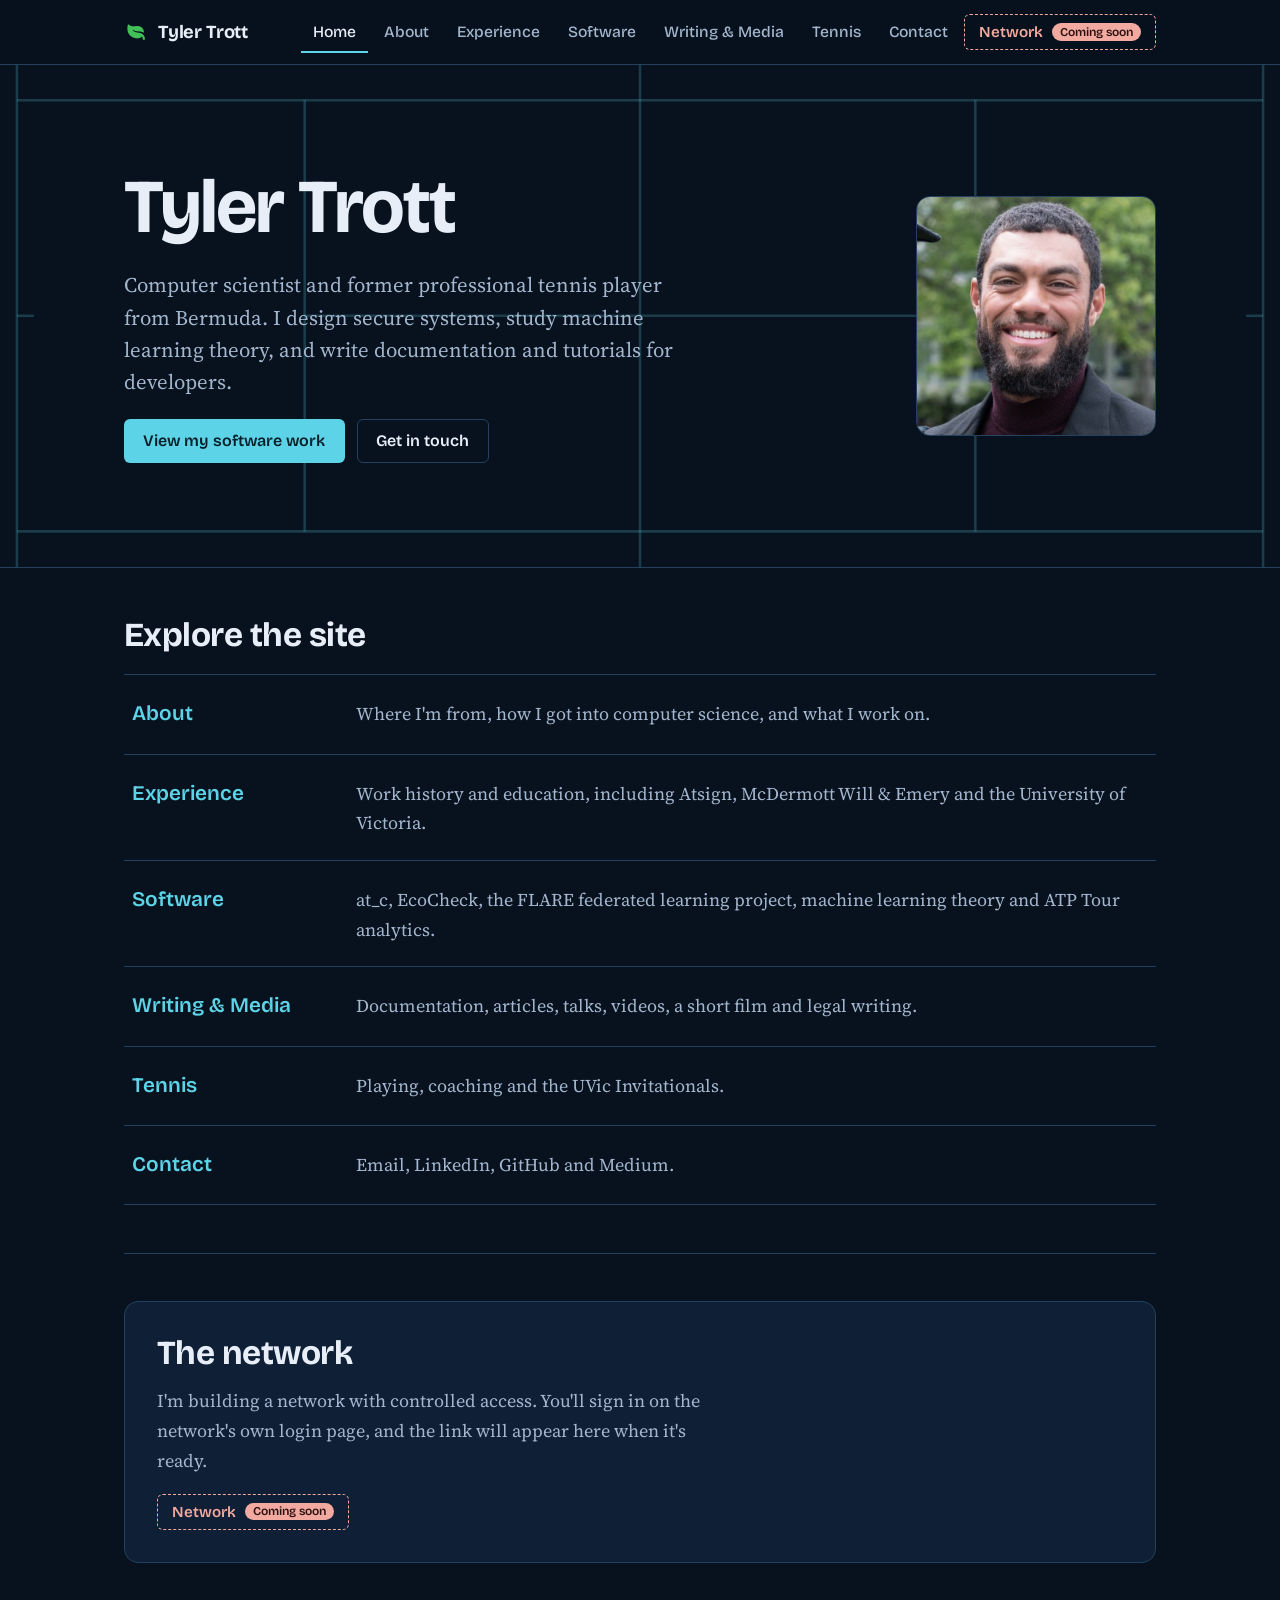
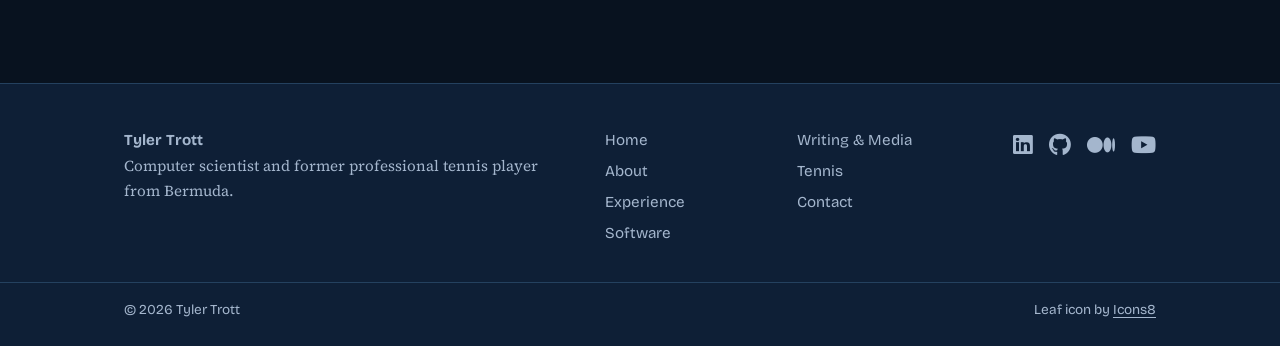
==== index.html @ 68e470b2 "Revamp portfolio into a multi-page site Split the single long page into Home, About, Experience, Sof" ====
<!DOCTYPE html>
<html lang="en">
<head>
  <meta charset="UTF-8">
  <meta name="viewport" content="width=device-width, initial-scale=1">
  <title>Tyler Trott | Portfolio</title>
  <meta name="description" content="Portfolio of Tyler Trott: computer scientist, former professional tennis player, and writer on secure systems and machine learning.">
  <meta name="theme-color" content="#08121f">
  <link rel="icon" href="assets/img/favicon.png">

  <meta property="og:type" content="website">
  <meta property="og:title" content="Tyler Trott | Portfolio">
  <meta property="og:description" content="Portfolio of Tyler Trott: computer scientist, former professional tennis player, and writer on secure systems and machine learning.">
  <meta property="og:url" content="https://wildgreen17.github.io/">
  <meta property="og:image" content="https://wildgreen17.github.io/assets/img/og-image.jpg">
  <meta name="twitter:card" content="summary_large_image">

  <link rel="preconnect" href="https://fonts.googleapis.com">
  <link rel="preconnect" href="https://fonts.gstatic.com" crossorigin>
  <link rel="stylesheet" href="https://fonts.googleapis.com/css2?family=Bricolage+Grotesque:opsz,wght@12..96,500;12..96,600;12..96,700&amp;family=Source+Serif+4:ital,opsz,wght@0,8..60,400;0,8..60,600;1,8..60,400&amp;display=swap">
  <link rel="stylesheet" href="https://cdnjs.cloudflare.com/ajax/libs/font-awesome/6.0.0/css/all.min.css">
  <link rel="stylesheet" href="assets/css/style.css">
</head>
<body>
  <a class="skip-link" href="#main">Skip to content</a>

  <header class="site-header">
    <div class="wrap">
      <a class="brand" href="index.html">
        <img src="assets/img/favicon.png" alt="" width="24" height="24">
        Tyler Trott
      </a>
      <button class="nav-toggle" type="button" aria-expanded="false" aria-controls="site-nav">Menu</button>
      <nav class="site-nav" id="site-nav" aria-label="Main">
        <a class="nav-link" href="index.html" aria-current="page">Home</a>
        <a class="nav-link" href="about.html">About</a>
        <a class="nav-link" href="experience.html">Experience</a>
        <a class="nav-link" href="projects.html">Software</a>
        <a class="nav-link" href="writing.html">Writing &amp; Media</a>
        <a class="nav-link" href="tennis.html">Tennis</a>
        <a class="nav-link" href="contact.html">Contact</a>
        <a class="btn btn-network " href="#" data-network aria-disabled="true" title="The network sign-in link is coming soon">Network <span class="badge">Coming soon</span></a>
      </nav>
    </div>
  </header>

  <main id="main">
    <section class="hero">
      
<svg class="hero-court" viewBox="0 0 757 360" preserveAspectRatio="xMaxYMid slice" aria-hidden="true" focusable="false">
  <path class="court-line" pathLength="1" d="M10 10 H747 V350 H10 Z" />
  <path class="court-line" pathLength="1" d="M10 52.5 H747" />
  <path class="court-line" pathLength="1" d="M10 307.5 H747" />
  <path class="court-line" pathLength="1" d="M378.5 0 V360" />
  <path class="court-line" pathLength="1" d="M180.2 52.5 V307.5" />
  <path class="court-line" pathLength="1" d="M576.8 52.5 V307.5" />
  <path class="court-line" pathLength="1" d="M180.2 180 H576.8" />
  <path class="court-line" pathLength="1" d="M10 180 H20" />
  <path class="court-line" pathLength="1" d="M737 180 H747" />
</svg>

      <div class="wrap hero-inner">
        <div>
          <h1>Tyler Trott</h1>
          <p class="lede">Computer scientist and former professional tennis player from Bermuda. I design secure systems, study machine learning theory, and write documentation and tutorials for developers.</p>
          <div class="btn-row">
            <a class="btn btn-primary" href="projects.html">View my software work</a>
            <a class="btn btn-ghost" href="contact.html">Get in touch</a>
          </div>
        </div>
        <img class="hero-photo" src="assets/img/headshot.jpg" alt="Tyler Trott" width="240" height="240">
      </div>
    </section>

    <section class="wrap section">
      <div class="section-head">
        <h2>Explore the site</h2>
      </div>
      <ul class="directory">
        <li>
          <a href="about.html">
            <span class="dir-title">About</span>
            <span class="dir-desc">Where I'm from, how I got into computer science, and what I work on.</span>
          </a>
        </li>
        <li>
          <a href="experience.html">
            <span class="dir-title">Experience</span>
            <span class="dir-desc">Work history and education, including Atsign, McDermott Will &amp; Emery and the University of Victoria.</span>
          </a>
        </li>
        <li>
          <a href="projects.html">
            <span class="dir-title">Software</span>
            <span class="dir-desc">at_c, EcoCheck, the FLARE federated learning project, machine learning theory and ATP Tour analytics.</span>
          </a>
        </li>
        <li>
          <a href="writing.html">
            <span class="dir-title">Writing &amp; Media</span>
            <span class="dir-desc">Documentation, articles, talks, videos, a short film and legal writing.</span>
          </a>
        </li>
        <li>
          <a href="tennis.html">
            <span class="dir-title">Tennis</span>
            <span class="dir-desc">Playing, coaching and the UVic Invitationals.</span>
          </a>
        </li>
        <li>
          <a href="contact.html">
            <span class="dir-title">Contact</span>
            <span class="dir-desc">Email, LinkedIn, GitHub and Medium.</span>
          </a>
        </li>
      </ul>
    </section>

    <section class="wrap section">
      <div class="panel">
        <h2>The network</h2>
        <p>I'm building a network with controlled access. You'll sign in on the network's own login page, and the link will appear here when it's ready.</p>
        <div class="btn-row">
          <a class="btn btn-network " href="#" data-network aria-disabled="true" title="The network sign-in link is coming soon">Network <span class="badge">Coming soon</span></a>
        </div>
      </div>
    </section>
  </main>

  <footer class="site-footer">
    <div class="wrap footer-grid">
      <div>
        <p class="footer-name">Tyler Trott</p>
        <p>Computer scientist and former professional tennis player from Bermuda.</p>
      </div>
      <ul class="footer-links">
        <li><a href="index.html">Home</a></li>
        <li><a href="about.html">About</a></li>
        <li><a href="experience.html">Experience</a></li>
        <li><a href="projects.html">Software</a></li>
        <li><a href="writing.html">Writing &amp; Media</a></li>
        <li><a href="tennis.html">Tennis</a></li>
        <li><a href="contact.html">Contact</a></li>
      </ul>
      <div class="social">
        <a href="https://www.linkedin.com/in/tyler-t-b307b0107/" target="_blank" rel="noopener" aria-label="LinkedIn"><i class="fab fa-linkedin"></i></a>
        <a href="https://github.com/TylerTrott" target="_blank" rel="noopener" aria-label="GitHub"><i class="fab fa-github"></i></a>
        <a href="https://medium.com/@tyler.trott" target="_blank" rel="noopener" aria-label="Medium"><i class="fab fa-medium"></i></a>
        <a href="https://www.youtube.com/@AtsignCo" target="_blank" rel="noopener" aria-label="YouTube"><i class="fab fa-youtube"></i></a>
      </div>
    </div>
    <div class="footer-small">
      <div class="wrap">
        <span>&copy; 2026 Tyler Trott</span>
        <span>Leaf icon by <a href="https://icons8.com" target="_blank" rel="noopener">Icons8</a></span>
      </div>
    </div>
  </footer>

  <script src="assets/js/site.js"></script>
</body>
</html>
---- assets/css/style.css ----
/* ==========================================================================
   Tyler Trott portfolio: shared styles
   Palette: deep Atlantic navy, aqua shallows, and a little Bermuda pink sand.
   ========================================================================== */

:root {
  --bg: #08121f;
  --panel: #0e1f36;
  --panel-raised: #142a47;
  --line: #24415f;
  --text: #e8eef7;
  --muted: #a4b6cd;
  --aqua: #5cd3e6;
  --aqua-hi: #9aeaf5;
  --on-aqua: #06202b;
  --sand: #f2a9a0;

  --sans: "Bricolage Grotesque", "Segoe UI", system-ui, -apple-system, sans-serif;
  --serif: "Source Serif 4", Georgia, "Times New Roman", serif;

  --radius-control: 6px;
  --radius-media: 14px;

  --gutter: 24px;
  --page-width: 1080px;
  --prose-width: 64ch;
}

*,
*::before,
*::after {
  box-sizing: border-box;
}

html {
  scroll-behavior: smooth;
  -webkit-text-size-adjust: 100%;
}

body {
  margin: 0;
  background: var(--bg);
  color: var(--text);
  font-family: var(--serif);
  font-size: 1.125rem;
  line-height: 1.65;
  min-height: 100vh;
  display: flex;
  flex-direction: column;
}

main {
  flex: 1;
}

img,
svg,
iframe {
  max-width: 100%;
}

a {
  color: var(--aqua);
  text-underline-offset: 0.2em;
  text-decoration-thickness: 1px;
}

a:hover {
  color: var(--aqua-hi);
}

:focus-visible {
  outline: 2px solid var(--aqua-hi);
  outline-offset: 3px;
  border-radius: 3px;
}

.skip-link {
  position: absolute;
  left: var(--gutter);
  top: -100px;
  z-index: 100;
  background: var(--aqua);
  color: var(--on-aqua);
  padding: 0.5rem 0.9rem;
  border-radius: var(--radius-control);
  font-family: var(--sans);
  font-weight: 600;
  text-decoration: none;
}

.skip-link:focus {
  top: 12px;
}

.wrap {
  width: 100%;
  max-width: var(--page-width);
  margin: 0 auto;
  padding: 0 var(--gutter);
}

/* ---------- Type ---------- */

h1,
h2,
h3,
h4 {
  font-family: var(--sans);
  line-height: 1.15;
  margin: 0 0 0.6em;
  color: var(--text);
}

h1 {
  font-size: clamp(2.6rem, 6.5vw, 4.75rem);
  font-weight: 700;
  letter-spacing: -0.025em;
  line-height: 1.02;
}

h2 {
  font-size: clamp(1.6rem, 3vw, 2.1rem);
  font-weight: 700;
  letter-spacing: -0.015em;
}

h3 {
  font-size: 1.3rem;
  font-weight: 600;
  letter-spacing: -0.01em;
}

h4 {
  font-size: 1.05rem;
  font-weight: 600;
}

p {
  margin: 0 0 1em;
  max-width: var(--prose-width);
}

.lede {
  font-size: 1.3rem;
  line-height: 1.55;
  color: var(--muted);
  max-width: 56ch;
}

.small {
  font-size: 0.9375rem;
}

.muted {
  color: var(--muted);
}

/* ---------- Site header ---------- */

.site-header {
  position: sticky;
  top: 0;
  z-index: 50;
  background: rgba(8, 18, 31, 0.9);
  -webkit-backdrop-filter: blur(10px);
  backdrop-filter: blur(10px);
  border-bottom: 1px solid var(--line);
}

.site-header .wrap {
  display: flex;
  align-items: center;
  gap: 24px;
  min-height: 64px;
}

.brand {
  display: flex;
  align-items: center;
  gap: 10px;
  font-family: var(--sans);
  font-weight: 700;
  font-size: 1.15rem;
  letter-spacing: -0.01em;
  color: var(--text);
  text-decoration: none;
  margin-right: auto;
}

.brand:hover {
  color: var(--text);
}

.brand img {
  width: 24px;
  height: 24px;
}

.nav-toggle {
  display: none;
  background: none;
  border: 1px solid var(--line);
  color: var(--text);
  font-family: var(--sans);
  font-weight: 600;
  font-size: 0.95rem;
  padding: 0.45rem 0.8rem;
  border-radius: var(--radius-control);
  cursor: pointer;
}

.site-nav {
  display: flex;
  align-items: center;
  gap: 4px;
}

.site-nav a.nav-link {
  font-family: var(--sans);
  font-weight: 500;
  font-size: 0.98rem;
  color: var(--muted);
  text-decoration: none;
  padding: 0.5rem 0.75rem;
  border-radius: var(--radius-control);
}

.site-nav a.nav-link:hover {
  color: var(--text);
  background: var(--panel);
}

.site-nav a.nav-link[aria-current="page"] {
  color: var(--text);
  box-shadow: inset 0 -2px 0 var(--aqua);
  border-radius: 0;
}

/* ---------- Buttons ---------- */

.btn {
  display: inline-flex;
  align-items: center;
  gap: 0.6rem;
  font-family: var(--sans);
  font-weight: 600;
  font-size: 1rem;
  line-height: 1.2;
  padding: 0.7rem 1.15rem;
  border-radius: var(--radius-control);
  border: 1px solid transparent;
  text-decoration: none;
  cursor: pointer;
  transition: background-color 0.15s ease, border-color 0.15s ease, color 0.15s ease;
}

.btn-primary {
  background: var(--aqua);
  color: var(--on-aqua);
}

.btn-primary:hover {
  background: var(--aqua-hi);
  color: var(--on-aqua);
}

.btn-ghost {
  border-color: var(--line);
  color: var(--text);
  background: transparent;
}

.btn-ghost:hover {
  border-color: var(--aqua);
  color: var(--text);
}

.btn-network {
  border: 1px dashed var(--sand);
  color: var(--sand);
  background: transparent;
  padding: 0.5rem 0.85rem;
  font-size: 0.95rem;
}

.btn-network:hover {
  color: var(--sand);
  background: rgba(242, 169, 160, 0.08);
}

.btn-network[aria-disabled="true"] {
  cursor: not-allowed;
}

.btn-network.is-live {
  border-style: solid;
  background: var(--sand);
  color: #2b1210;
}

.btn-network.is-live:hover {
  background: #f7c2bb;
  color: #2b1210;
}

.badge {
  font-family: var(--sans);
  font-size: 0.75rem;
  font-weight: 600;
  background: var(--sand);
  color: #2b1210;
  padding: 0.1rem 0.5rem;
  border-radius: 999px;
}

.btn-row {
  display: flex;
  flex-wrap: wrap;
  gap: 12px;
  margin-top: 8px;
}

/* ---------- Hero (home) ---------- */

.hero {
  position: relative;
  overflow: hidden;
  border-bottom: 1px solid var(--line);
}

.hero-court {
  position: absolute;
  inset: 0;
  width: 100%;
  height: 100%;
  pointer-events: none;
}

.court-line {
  fill: none;
  stroke: var(--aqua);
  stroke-opacity: 0.22;
  stroke-width: 1.5;
  stroke-dasharray: 1;
  stroke-dashoffset: 0;
}

@media (prefers-reduced-motion: no-preference) {
  .court-line {
    stroke-dashoffset: 1;
    animation: draw-court 2.4s ease-out 0.15s forwards;
  }
}

@keyframes draw-court {
  to {
    stroke-dashoffset: 0;
  }
}

.hero-inner {
  position: relative;
  display: grid;
  grid-template-columns: minmax(0, 1fr) auto;
  gap: 56px;
  align-items: center;
  padding-top: 104px;
  padding-bottom: 104px;
}

.hero h1 {
  margin-bottom: 0.3em;
}

.hero-photo {
  width: 240px;
  height: 240px;
  object-fit: cover;
  border-radius: var(--radius-media);
  border: 1px solid var(--line);
  background: var(--panel);
}

/* ---------- Page header (inner pages) ---------- */

.page-head {
  padding-top: 72px;
  padding-bottom: 40px;
}

.page-head h1 {
  font-size: clamp(2.3rem, 5vw, 3.5rem);
  margin-bottom: 0.35em;
}

.page-head .lede {
  margin-bottom: 0;
}

/* ---------- Sections ---------- */

.section {
  padding-top: 48px;
  padding-bottom: 48px;
}

.section + .section {
  background-image: linear-gradient(var(--line), var(--line));
  background-repeat: no-repeat;
  background-position: center top;
  background-size: calc(100% - 2 * var(--gutter)) 1px;
}

.section-head {
  margin-bottom: 8px;
}

.section-head p {
  color: var(--muted);
  margin-bottom: 0;
}

/* Directory list on the home page */

.directory {
  list-style: none;
  margin: 0;
  padding: 0;
  border-top: 1px solid var(--line);
}

.directory li {
  border-bottom: 1px solid var(--line);
}

.directory a {
  display: grid;
  grid-template-columns: 200px minmax(0, 1fr);
  gap: 24px;
  align-items: baseline;
  padding: 22px 8px;
  color: var(--text);
  text-decoration: none;
  transition: background-color 0.15s ease;
}

.directory a:hover {
  background: var(--panel);
  color: var(--text);
}

.directory .dir-title {
  font-family: var(--sans);
  font-weight: 600;
  font-size: 1.3rem;
  color: var(--aqua);
}

.directory .dir-desc {
  color: var(--muted);
}

/* Network panel */

.panel {
  background: var(--panel);
  border: 1px solid var(--line);
  border-radius: var(--radius-media);
  padding: 32px;
}

.panel h2 {
  margin-bottom: 0.4em;
}

.panel p {
  color: var(--muted);
}

.panel .btn-row {
  margin-top: 4px;
}

/* ---------- Ledger entries (projects, experience, writing) ---------- */

.ledger {
  border-top: 1px solid var(--line);
}

.entry {
  display: grid;
  grid-template-columns: 220px minmax(0, 1fr);
  gap: 16px 40px;
  padding: 36px 0;
  border-bottom: 1px solid var(--line);
}

.entry-meta {
  font-family: var(--sans);
  font-size: 0.95rem;
  color: var(--muted);
}

.entry-meta strong {
  display: block;
  color: var(--text);
  font-weight: 600;
  margin-bottom: 2px;
}

.entry-meta p {
  margin: 0 0 0.5em;
  max-width: none;
}

.entry-meta ul {
  list-style: none;
  margin: 0;
  padding: 0;
}

.entry-body h3 {
  margin-bottom: 0.45em;
}

.entry-body h4 {
  margin: 1.4em 0 0.4em;
}

.entry-body ul.bullets {
  margin: 0 0 1em;
  padding-left: 1.2em;
  max-width: var(--prose-width);
}

.entry-body ul.bullets li {
  margin-bottom: 0.4em;
}

.entry-body ul.bullets li::marker {
  color: var(--aqua);
}

.media {
  display: block;
  width: 100%;
  max-width: 640px;
  border-radius: var(--radius-media);
  border: 1px solid var(--line);
  margin: 12px 0 20px;
}

.media-small {
  max-width: 260px;
}

.video {
  position: relative;
  width: 100%;
  max-width: 720px;
  aspect-ratio: 16 / 9;
  margin: 12px 0 20px;
  border-radius: var(--radius-media);
  overflow: hidden;
  border: 1px solid var(--line);
  background: #000;
}

.video iframe {
  position: absolute;
  inset: 0;
  width: 100%;
  height: 100%;
  border: 0;
}

.topic-list {
  list-style: none;
  margin: 0 0 1em;
  padding: 0;
  column-width: 20rem;
  column-gap: 32px;
  max-width: 760px;
}

.topic-list li {
  break-inside: avoid;
  padding: 0.3em 0;
  border-bottom: 1px solid var(--line);
  font-size: 1rem;
}

/* Timeline (experience) */

.timeline {
  position: relative;
  margin: 0;
  padding: 0 0 0 28px;
  list-style: none;
  border-left: 2px solid var(--line);
}

.timeline > li {
  position: relative;
  padding: 0 0 44px;
}

.timeline > li::before {
  content: "";
  position: absolute;
  left: -36px;
  top: 0.55em;
  width: 14px;
  height: 14px;
  border-radius: 50%;
  background: var(--bg);
  border: 2px solid var(--aqua);
}

.timeline h3 {
  margin-bottom: 0.15em;
}

.timeline .when {
  font-family: var(--sans);
  font-size: 0.95rem;
  color: var(--muted);
  margin-bottom: 0.8em;
}

/* Skills rows */

.skill-rows {
  margin: 0;
  border-top: 1px solid var(--line);
}

.skill-row {
  display: grid;
  grid-template-columns: 220px minmax(0, 1fr);
  gap: 8px 40px;
  padding: 20px 0;
  border-bottom: 1px solid var(--line);
}

.skill-row dt {
  font-family: var(--sans);
  font-weight: 600;
  color: var(--aqua);
}

.skill-row dd {
  margin: 0;
}

/* Contact list */

.contact-list {
  list-style: none;
  margin: 0;
  padding: 0;
  border-top: 1px solid var(--line);
}

.contact-list li {
  display: grid;
  grid-template-columns: 200px minmax(0, 1fr);
  gap: 24px;
  padding: 20px 0;
  border-bottom: 1px solid var(--line);
}

.contact-list .label {
  font-family: var(--sans);
  font-weight: 600;
  color: var(--muted);
}

/* ---------- Footer ---------- */

.site-footer {
  margin-top: 72px;
  border-top: 1px solid var(--line);
  background: var(--panel);
}

.footer-grid {
  display: grid;
  grid-template-columns: minmax(0, 1.2fr) minmax(0, 1fr) auto;
  gap: 40px;
  padding-top: 44px;
  padding-bottom: 36px;
}

.footer-name {
  font-family: var(--sans);
  font-weight: 700;
  font-size: 1.2rem;
  margin-bottom: 0.3em;
}

.footer-grid p {
  color: var(--muted);
  font-size: 0.95rem;
  margin-bottom: 0;
}

.footer-links {
  list-style: none;
  margin: 0;
  padding: 0;
  columns: 2;
  font-family: var(--sans);
  font-size: 0.95rem;
}

.footer-links li {
  margin-bottom: 0.4em;
}

.footer-links a {
  color: var(--muted);
  text-decoration: none;
}

.footer-links a:hover {
  color: var(--aqua);
}

.social {
  display: flex;
  gap: 16px;
  font-size: 1.4rem;
}

.social a {
  color: var(--muted);
}

.social a:hover {
  color: var(--aqua);
}

.footer-small {
  border-top: 1px solid var(--line);
  padding: 16px 0 24px;
  font-family: var(--sans);
  font-size: 0.85rem;
  color: var(--muted);
}

.footer-small .wrap {
  display: flex;
  flex-wrap: wrap;
  gap: 8px 24px;
  justify-content: space-between;
}

.footer-small a {
  color: var(--muted);
}

/* ---------- 404 ---------- */

.not-found {
  padding-top: 120px;
  padding-bottom: 80px;
}

/* ---------- Responsive ---------- */

@media (max-width: 860px) {
  .nav-toggle {
    display: inline-block;
  }

  .site-header .wrap {
    flex-wrap: wrap;
    padding-top: 10px;
    padding-bottom: 10px;
  }

  .site-nav {
    display: none;
    flex-direction: column;
    align-items: stretch;
    width: 100%;
    gap: 2px;
    padding-bottom: 8px;
  }

  .site-nav.is-open {
    display: flex;
  }

  .site-nav a.nav-link[aria-current="page"] {
    box-shadow: inset 3px 0 0 var(--aqua);
  }

  .site-nav .btn-network {
    justify-content: center;
    margin-top: 6px;
  }

  .hero-inner {
    grid-template-columns: 1fr;
    gap: 32px;
    padding-top: 56px;
    padding-bottom: 64px;
  }

  .hero-photo {
    width: 132px;
    height: 132px;
    order: -1;
  }

  .directory a,
  .contact-list li,
  .skill-row,
  .entry {
    grid-template-columns: 1fr;
    gap: 6px;
  }

  .entry {
    padding: 28px 0;
  }

  .footer-grid {
    grid-template-columns: 1fr;
    gap: 28px;
  }

  .panel {
    padding: 24px;
  }
}

@media (prefers-reduced-motion: reduce) {
  html {
    scroll-behavior: auto;
  }

  .btn,
  .directory a {
    transition: none;
  }
}
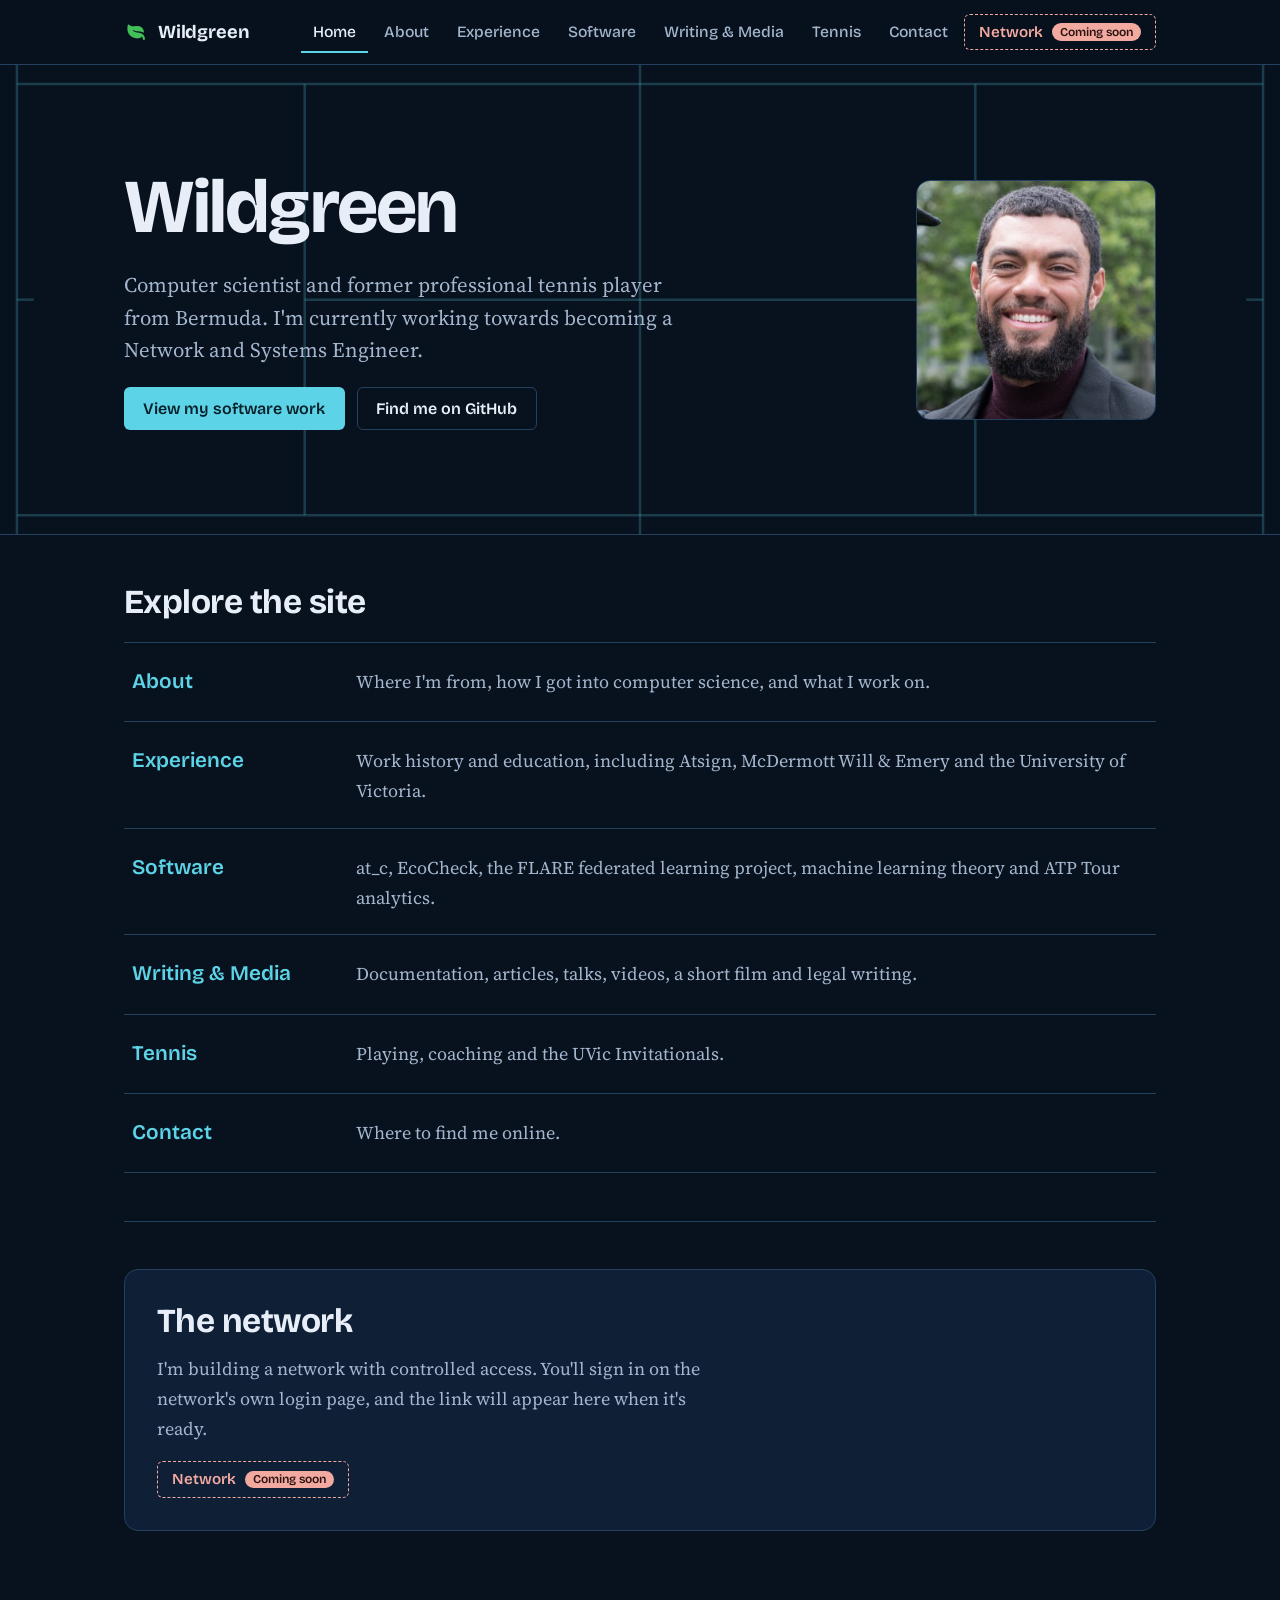
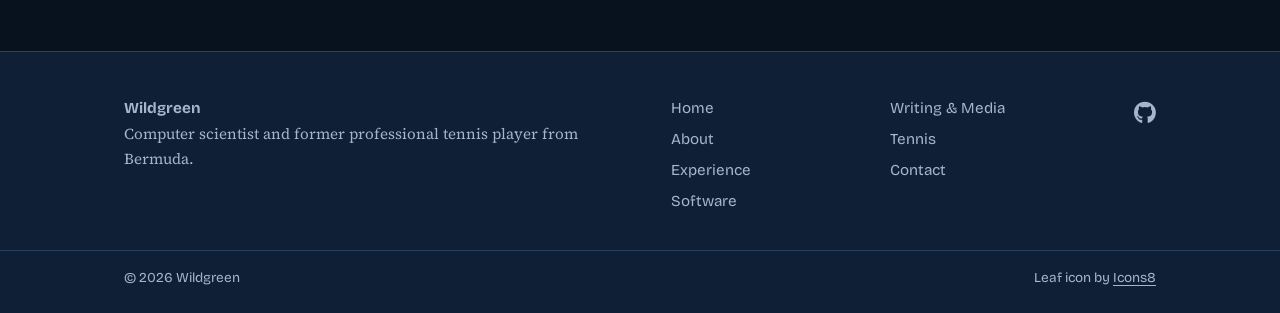
==== commit 03abdda6: "Use Wildgreen alias, new intro, GitHub-only contact - Replace the real name with "Wildgreen" across " ====
--- a/index.html
+++ b/index.html
@@ -3,14 +3,14 @@
 <head>
   <meta charset="UTF-8">
   <meta name="viewport" content="width=device-width, initial-scale=1">
-  <title>Tyler Trott | Portfolio</title>
-  <meta name="description" content="Portfolio of Tyler Trott: computer scientist, former professional tennis player, and writer on secure systems and machine learning.">
+  <title>Wildgreen | Portfolio</title>
+  <meta name="description" content="Portfolio of Wildgreen: a computer scientist and former professional tennis player working towards becoming a Network and Systems Engineer.">
   <meta name="theme-color" content="#08121f">
   <link rel="icon" href="assets/img/favicon.png">
 
   <meta property="og:type" content="website">
-  <meta property="og:title" content="Tyler Trott | Portfolio">
-  <meta property="og:description" content="Portfolio of Tyler Trott: computer scientist, former professional tennis player, and writer on secure systems and machine learning.">
+  <meta property="og:title" content="Wildgreen | Portfolio">
+  <meta property="og:description" content="Portfolio of Wildgreen: a computer scientist and former professional tennis player working towards becoming a Network and Systems Engineer.">
   <meta property="og:url" content="https://wildgreen17.github.io/">
   <meta property="og:image" content="https://wildgreen17.github.io/assets/img/og-image.jpg">
   <meta name="twitter:card" content="summary_large_image">
@@ -28,7 +28,7 @@
     <div class="wrap">
       <a class="brand" href="index.html">
         <img src="assets/img/favicon.png" alt="" width="24" height="24">
-        Tyler Trott
+        Wildgreen
       </a>
       <button class="nav-toggle" type="button" aria-expanded="false" aria-controls="site-nav">Menu</button>
       <nav class="site-nav" id="site-nav" aria-label="Main">
@@ -61,14 +61,14 @@
 
       <div class="wrap hero-inner">
         <div>
-          <h1>Tyler Trott</h1>
-          <p class="lede">Computer scientist and former professional tennis player from Bermuda. I design secure systems, study machine learning theory, and write documentation and tutorials for developers.</p>
+          <h1>Wildgreen</h1>
+          <p class="lede">Computer scientist and former professional tennis player from Bermuda. I'm currently working towards becoming a Network and Systems Engineer.</p>
           <div class="btn-row">
             <a class="btn btn-primary" href="projects.html">View my software work</a>
-            <a class="btn btn-ghost" href="contact.html">Get in touch</a>
+            <a class="btn btn-ghost" href="https://github.com/Wildgreen17" target="_blank" rel="noopener">Find me on GitHub</a>
           </div>
         </div>
-        <img class="hero-photo" src="assets/img/headshot.jpg" alt="Tyler Trott" width="240" height="240">
+        <img class="hero-photo" src="assets/img/headshot.jpg" alt="Wildgreen" width="240" height="240">
       </div>
     </section>
 
@@ -110,7 +110,7 @@
         <li>
           <a href="contact.html">
             <span class="dir-title">Contact</span>
-            <span class="dir-desc">Email, LinkedIn, GitHub and Medium.</span>
+            <span class="dir-desc">Where to find me online.</span>
           </a>
         </li>
       </ul>
@@ -130,7 +130,7 @@
   <footer class="site-footer">
     <div class="wrap footer-grid">
       <div>
-        <p class="footer-name">Tyler Trott</p>
+        <p class="footer-name">Wildgreen</p>
         <p>Computer scientist and former professional tennis player from Bermuda.</p>
       </div>
       <ul class="footer-links">
@@ -143,15 +143,12 @@
         <li><a href="contact.html">Contact</a></li>
       </ul>
       <div class="social">
-        <a href="https://www.linkedin.com/in/tyler-t-b307b0107/" target="_blank" rel="noopener" aria-label="LinkedIn"><i class="fab fa-linkedin"></i></a>
-        <a href="https://github.com/TylerTrott" target="_blank" rel="noopener" aria-label="GitHub"><i class="fab fa-github"></i></a>
-        <a href="https://medium.com/@tyler.trott" target="_blank" rel="noopener" aria-label="Medium"><i class="fab fa-medium"></i></a>
-        <a href="https://www.youtube.com/@AtsignCo" target="_blank" rel="noopener" aria-label="YouTube"><i class="fab fa-youtube"></i></a>
+        <a href="https://github.com/Wildgreen17" target="_blank" rel="noopener" aria-label="GitHub"><i class="fab fa-github"></i></a>
       </div>
     </div>
     <div class="footer-small">
       <div class="wrap">
-        <span>&copy; 2026 Tyler Trott</span>
+        <span>&copy; 2026 Wildgreen</span>
         <span>Leaf icon by <a href="https://icons8.com" target="_blank" rel="noopener">Icons8</a></span>
       </div>
     </div>
--- a/assets/css/style.css
+++ b/assets/css/style.css
@@ -1,5 +1,5 @@
 /* ==========================================================================
-   Tyler Trott portfolio: shared styles
+   Wildgreen portfolio: shared styles
    Palette: deep Atlantic navy, aqua shallows, and a little Bermuda pink sand.
    ========================================================================== */
 
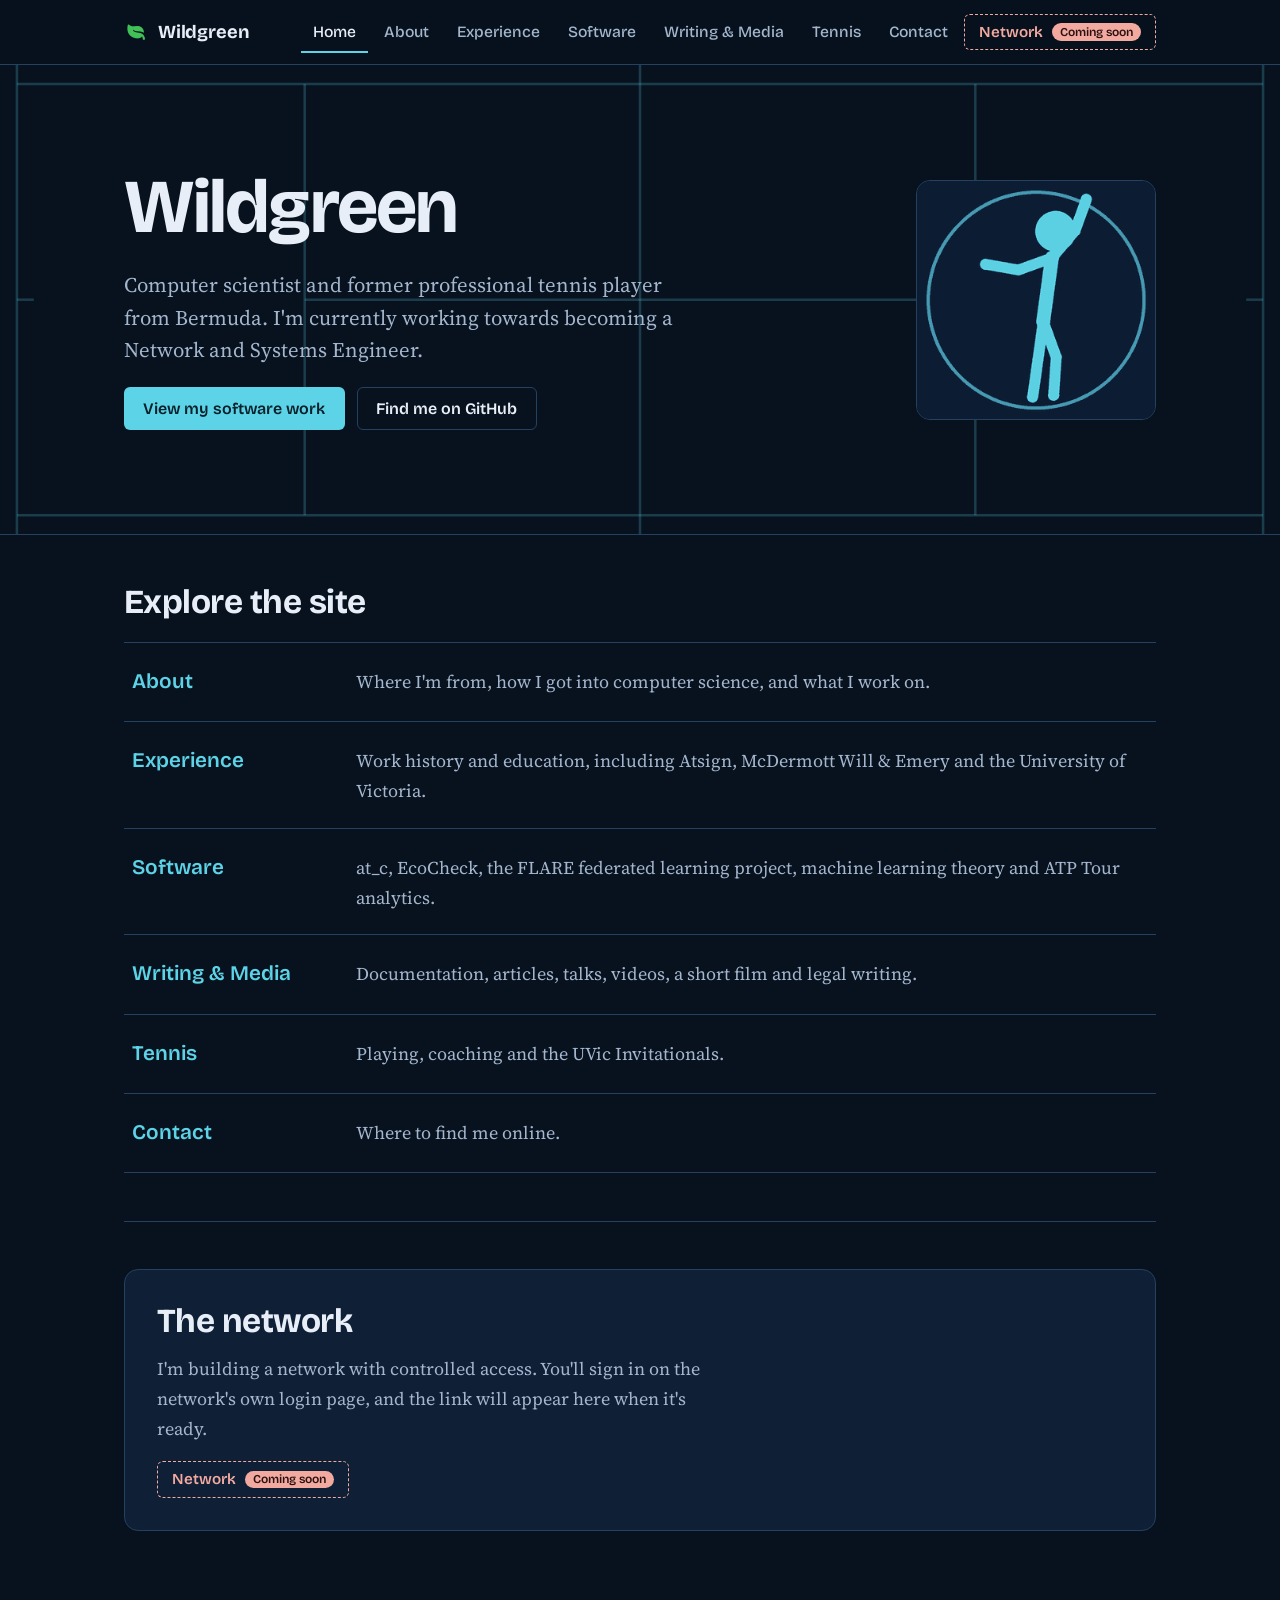
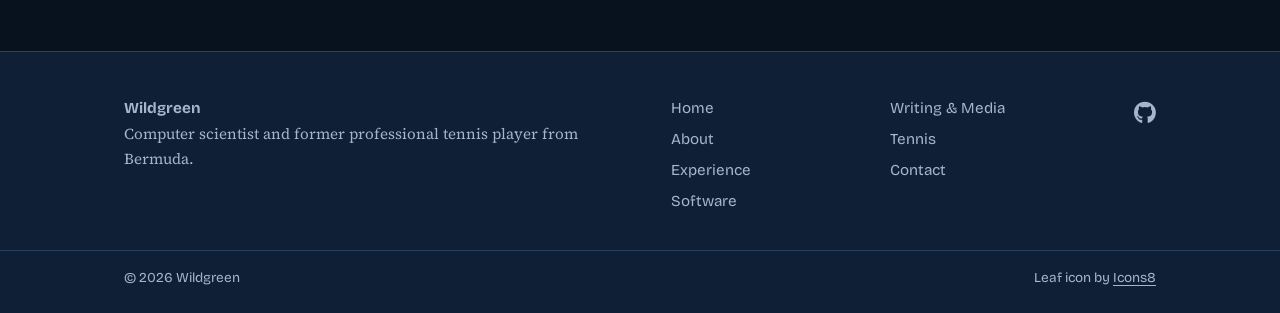
==== commit 5e8c309f: "Replace headshot with a dancing person icon - Home page now shows an animated person icon instead of" ====
--- a/index.html
+++ b/index.html
@@ -68,7 +68,10 @@
             <a class="btn btn-ghost" href="https://github.com/Wildgreen17" target="_blank" rel="noopener">Find me on GitHub</a>
           </div>
         </div>
-        <img class="hero-photo" src="assets/img/headshot.jpg" alt="Wildgreen" width="240" height="240">
+        <picture class="hero-figure-wrap">
+          <source media="(prefers-reduced-motion: reduce)" srcset="assets/img/wildgreen-icon-still.png">
+          <img class="hero-figure" src="assets/img/wildgreen-icon.gif" alt="A small person icon that pops in, dances, then stands with arms out" width="240" height="240">
+        </picture>
       </div>
     </section>
 
--- a/assets/css/style.css
+++ b/assets/css/style.css
@@ -373,7 +373,13 @@
   margin-bottom: 0.3em;
 }
 
-.hero-photo {
+.hero-figure-wrap {
+  display: block;
+  line-height: 0;
+}
+
+.hero-figure {
+  display: block;
   width: 240px;
   height: 240px;
   object-fit: cover;
@@ -810,10 +816,13 @@
     padding-bottom: 64px;
   }
 
-  .hero-photo {
+  .hero-figure-wrap {
+    order: -1;
+  }
+
+  .hero-figure {
     width: 132px;
     height: 132px;
-    order: -1;
   }
 
   .directory a,
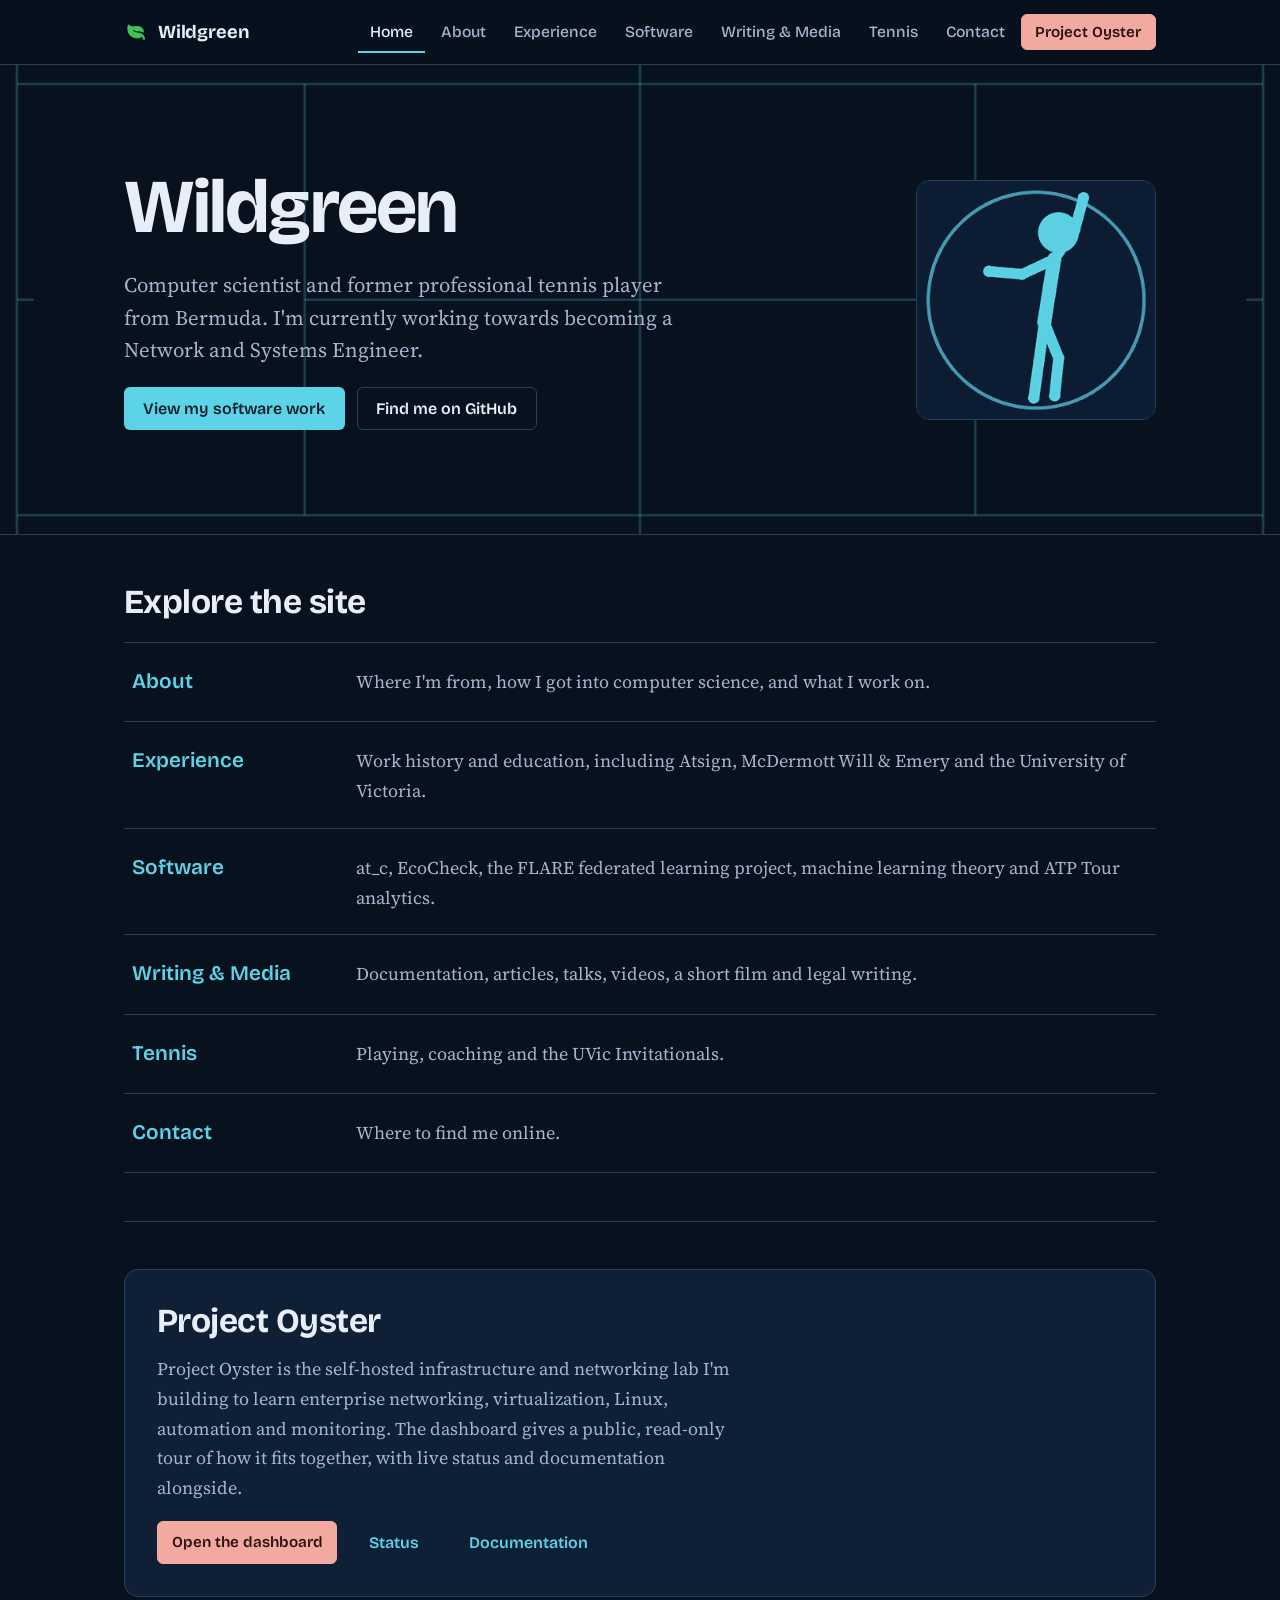
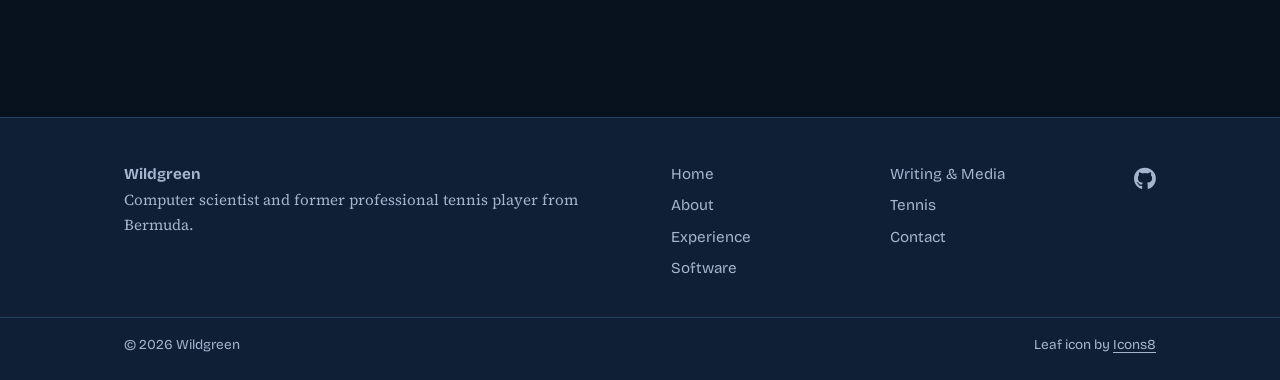
==== commit e213ecf7: "Link the portfolio to the live Project Oyster sites - Header "Network" placeholder is now a "Project" ====
--- a/index.html
+++ b/index.html
@@ -11,8 +11,8 @@
   <meta property="og:type" content="website">
   <meta property="og:title" content="Wildgreen | Portfolio">
   <meta property="og:description" content="Portfolio of Wildgreen: a computer scientist and former professional tennis player working towards becoming a Network and Systems Engineer.">
-  <meta property="og:url" content="https://wildgreen17.github.io/">
-  <meta property="og:image" content="https://wildgreen17.github.io/assets/img/og-image.jpg">
+  <meta property="og:url" content="https://oyster-lab.dev/">
+  <meta property="og:image" content="https://oyster-lab.dev/assets/img/og-image.jpg">
   <meta name="twitter:card" content="summary_large_image">
 
   <link rel="preconnect" href="https://fonts.googleapis.com">
@@ -39,7 +39,7 @@
         <a class="nav-link" href="writing.html">Writing &amp; Media</a>
         <a class="nav-link" href="tennis.html">Tennis</a>
         <a class="nav-link" href="contact.html">Contact</a>
-        <a class="btn btn-network " href="#" data-network aria-disabled="true" title="The network sign-in link is coming soon">Network <span class="badge">Coming soon</span></a>
+        <a class="btn btn-network is-live" href="https://dashboard.oyster-lab.dev" target="_blank" rel="noopener">Project Oyster</a>
       </nav>
     </div>
   </header>
@@ -121,10 +121,12 @@
 
     <section class="wrap section">
       <div class="panel">
-        <h2>The network</h2>
-        <p>I'm building a network with controlled access. You'll sign in on the network's own login page, and the link will appear here when it's ready.</p>
+        <h2>Project Oyster</h2>
+        <p>Project Oyster is the self-hosted infrastructure and networking lab I'm building to learn enterprise networking, virtualization, Linux, automation and monitoring. The dashboard gives a public, read-only tour of how it fits together, with live status and documentation alongside.</p>
         <div class="btn-row">
-          <a class="btn btn-network " href="#" data-network aria-disabled="true" title="The network sign-in link is coming soon">Network <span class="badge">Coming soon</span></a>
+          <a class="btn btn-network is-live" href="https://dashboard.oyster-lab.dev" target="_blank" rel="noopener">Open the dashboard</a>
+          <a class="btn" href="https://status.oyster-lab.dev" target="_blank" rel="noopener">Status</a>
+          <a class="btn" href="https://docs.oyster-lab.dev" target="_blank" rel="noopener">Documentation</a>
         </div>
       </div>
     </section>
